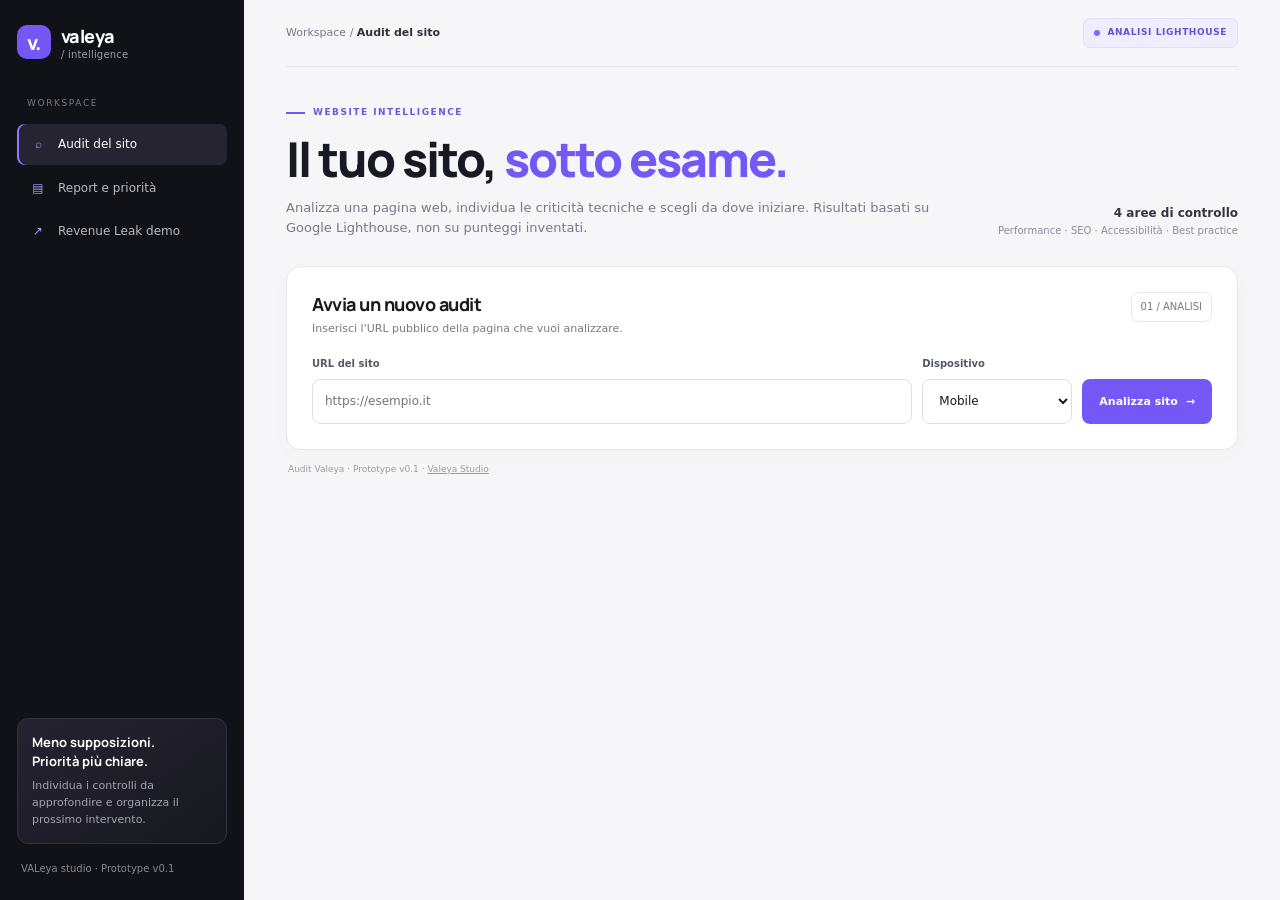
==== index.html @ 2a3168d0 "Update index.html" ====
<!doctype html>
<html lang="it">
<head>
  <meta charset="utf-8">
  <meta name="viewport" content="width=device-width,initial-scale=1">
  <meta name="theme-color" content="#111218">
  <meta name="description" content="Audit Valeya analizza performance, accessibilità, best practice e SEO di una pagina web con Google Lighthouse.">
  <title>Audit Valeya · Analisi e priorità per il tuo sito</title>
  <link rel="preconnect" href="https://fonts.googleapis.com">
  <link rel="preconnect" href="https://fonts.gstatic.com" crossorigin>
  <link href="https://fonts.googleapis.com/css2?family=DM+Sans:wght@400;500;600;700;800&family=Manrope:wght@500;600;700;800&display=swap" rel="stylesheet">
  <link rel="stylesheet" href="audit.css">
</head>
<body>
  <div class="shell">
    <aside class="sidebar">
      <a class="brand" href="./" aria-label="Audit Valeya home"><span class="brand-mark">v.</span><span>valeya<small>/ intelligence</small></span></a>
      <p class="nav-label">WORKSPACE</p>
      <nav aria-label="Navigazione principale">
        <a class="nav active" href="#audit"><span class="ico">⌕</span><span>Audit del sito</span></a>
        <a class="nav" href="#report"><span class="ico">▤</span><span>Report e priorità</span></a>
        <a class="nav" href="revenue-leak.html"><span class="ico">↗</span><span>Revenue Leak demo</span></a>
      </nav>
      <div class="side-bottom">
        <div class="side-note"><strong>Meno supposizioni.<br>Priorità più chiare.</strong><p>Individua i controlli da approfondire e organizza il prossimo intervento.</p></div>
        <div class="side-foot">VALeya studio · Prototype v0.1</div>
      </div>
    </aside>
    <main class="main">
      <header class="topbar">
        <div class="crumb">Workspace <span aria-hidden="true">/</span> <strong>Audit del sito</strong></div>
        <span class="demo-pill"><i></i> ANALISI LIGHTHOUSE</span>
      </header>
      <section class="hero">
        <div>
          <div class="eyebrow">WEBSITE INTELLIGENCE</div>
          <h1>Il tuo sito, <span>sotto esame.</span></h1>
          <p>Analizza una pagina web, individua le criticità tecniche e scegli da dove iniziare. Risultati basati su Google Lighthouse, non su punteggi inventati.</p>
        </div>
        <div class="hero-side"><strong>4 aree di controllo</strong>Performance · SEO · Accessibilità · Best practice</div>
      </section>
      <section class="panel scan-panel" id="audit" aria-labelledby="scanTitle">
        <div class="section-head">
          <div><h2 id="scanTitle">Avvia un nuovo audit</h2><p>Inserisci l'URL pubblico della pagina che vuoi analizzare.</p></div>
          <span class="step-tag">01 / ANALISI</span>
        </div>
        <form id="auditForm" novalidate>
          <div class="scan-form">
            <div class="field">
              <label for="siteUrl">URL del sito</label>
              <input id="siteUrl" name="url" type="url" placeholder="https://esempio.it" autocomplete="url" required aria-describedby="urlHelp">
            </div>
            <div class="field">
              <label for="strategy">Dispositivo</label>
              <select id="strategy" name="strategy">
                <option value="mobile" selected>Mobile</option>
                <option value="desktop">Desktop</option>
              </select>
            </div>
            <button class="primary" id="runAudit" type="submit">Analizza sito <span aria-hidden="true">→</span></button>
          </div>
     <!--<div class="key-row">
            <div class="key-help" id="urlHelp">L'analisi viene eseguita tramite Google PageSpeed Insights.<br>Inserisci l'URL pubblico della pagina da controllare.</div>
            <div class="key-field">
              <label for="apiKey">Chiave API Google (facoltativa)</label>
              <input id="apiKey" name="apiKey" type="password" placeholder="Inserisci la tua chiave API" autocomplete="off">
              <small>Non viene salvata né inclusa nel report esportato.</small>
              <button type="button" id="clearKey" class="secondary" style="height:30px;padding:0 9px;margin-top:7px;font-size:9px">Rimuovi chiave</button>
            </div>
          </div>-->
        </form>
        <div id="status" class="status" role="status" aria-live="polite"></div>
        <div id="loading" class="loading-line" aria-hidden="true"><span></span></div>
      </section>
      <section id="results" class="results" aria-live="polite">
        <div class="results-head" id="report">
          <div><div class="eyebrow">02 / RISULTATI</div><h2>Report dell'analisi</h2><p id="reportUrl"></p><p id="reportDate"></p></div>
          <div class="actions"><button class="secondary" id="exportReport" type="button">Esporta JSON ↓</button><button class="secondary" id="printReport" type="button">Stampa / salva PDF ↗</button><a class="primary" id="revenueLeakLink" href="revenue-leak.html">Approfondisci con Revenue Leak ↗</a></div>
        </div>
        <div id="scoreCards" class="scores" aria-label="Punteggi per categoria"></div>
        <div class="report-grid">
          <section class="panel issues-panel">
            <h3 class="panel-title">Controlli da approfondire</h3>
            <div class="panel-subtitle" id="issueCount">Problemi individuati dai test automatizzati</div>
            <div id="issueList" class="issue-list"></div>
          </section>
          <aside class="panel summary-panel">
            <h3 class="panel-title">Da dove iniziare</h3>
            <div class="panel-subtitle">Indicazioni basate sui risultati di questa scansione.</div>
            <div id="reportSummary" class="summary-list"></div>
          </aside>
        </div>
        <section class="panel method">
          <h3>Come leggere questo report</h3>
          <p>I punteggi sono quelli restituiti da Google Lighthouse per una singola pagina e il dispositivo selezionato. Un rilievo è un'indicazione da verificare, non una diagnosi completa. L'audit non scansiona automaticamente tutte le pagine, non accede ai dati privati di Analytics e non stima ricavi o conversioni. Per valutare UX, contenuti, tracciamento e impatto commerciale serve un'analisi aggiuntiva.</p>
        </section>
        <p class="footnote">Audit Valeya è un prototipo indipendente e non è affiliato a Google. I dati vengono elaborati dal servizio Google PageSpeed Insights secondo le relative condizioni e informative.</p>
      </section>
      <p class="footnote">Audit Valeya · Prototype v0.1 · <a href="https://valeyastudio.it" style="color:inherit">Valeya Studio</a></p>
    </main>
  </div>
  <div id="toast" class="toast" role="status"></div>
  <script src="audit.js" defer></script>
</body>
</html>
---- audit.css ----
:root{color-scheme:light;--bg:#f6f6f9;--ink:#181923;--muted:#777987;--line:#e7e7ee;--purple:#7358f5;--dark:#111218;--green:#17865b;--amber:#a96409;--red:#c23c4b;--font:Inter,ui-sans-serif,system-ui,-apple-system,BlinkMacSystemFont,"Segoe UI",sans-serif;--display:Manrope,Inter,ui-sans-serif,system-ui,sans-serif}*{box-sizing:border-box}html{scroll-behavior:smooth}body{margin:0;background:var(--bg);color:var(--ink);font:14px/1.55 var(--font);-webkit-font-smoothing:antialiased}.shell{min-height:100vh}.sidebar{position:fixed;inset:0 auto 0 0;width:244px;background:var(--dark);color:#fff;padding:24px 17px;display:flex;flex-direction:column;z-index:5}.brand{display:flex;align-items:center;gap:10px;color:#fff;text-decoration:none;font:800 18px var(--display);letter-spacing:-.6px}.brand-mark{display:grid;place-items:center;width:34px;height:34px;border-radius:10px;background:var(--purple);font:800 20px var(--display)}.brand small{display:block;color:#9d9eac;font:500 10px var(--font);letter-spacing:.2px;margin-top:1px}.nav-label{font-size:9px;letter-spacing:1.6px;color:#777987;margin:37px 10px 10px}.nav{display:flex;align-items:center;gap:11px;padding:11px 12px;margin:3px 0;border-radius:8px;color:#b8b8c4;text-decoration:none;font-size:12px}.nav:hover,.nav.active{background:#262431;color:#fff;box-shadow:inset 2px 0 #8d7aff}.nav .ico{width:18px;text-align:center;color:#a99bff}.side-bottom{margin-top:auto}.side-note{border:1px solid #34313f;border-radius:11px;padding:14px;background:linear-gradient(145deg,#262332,#17181e)}.side-note strong{display:block;font:700 13px/1.45 var(--display)}.side-note p{color:#a3a4b0;font-size:11px;margin:7px 0 0}.side-foot{color:#858694;font-size:10px;margin:17px 4px 0}.main{margin-left:244px;max-width:1600px;padding:0 42px 56px}.topbar{height:67px;border-bottom:1px solid var(--line);display:flex;justify-content:space-between;align-items:center;color:#777987;font-size:11px}.crumb strong{color:#30313a;font-weight:600}.demo-pill{display:inline-flex;align-items:center;gap:7px;background:#f0edff;border:1px solid #e2dcff;color:#6750d6;padding:7px 10px;border-radius:7px;font-size:9px;font-weight:800;letter-spacing:.6px}.demo-pill i{width:6px;height:6px;background:#8068ff;border-radius:50%}.hero{padding:39px 0 28px;display:flex;align-items:flex-end;justify-content:space-between;gap:24px}.eyebrow{display:flex;align-items:center;gap:8px;color:#6e57df;font-size:9px;font-weight:800;letter-spacing:1.5px}.eyebrow:before{content:"";width:19px;height:2px;background:var(--purple)}h1,h2,h3,p{margin-top:0}h1{font:800 clamp(32px,4vw,48px)/1.1 var(--display);letter-spacing:-2px;margin:13px 0 12px}h1 span{color:var(--purple)}.hero p{color:var(--muted);max-width:660px;margin:0;font-size:13px}.hero-side{min-width:155px;text-align:right;color:#8b8c98;font-size:10px}.hero-side strong{display:block;color:#343541;font-size:12px}.panel{background:#fff;border:1px solid var(--line);border-radius:15px;box-shadow:0 5px 22px #1c1c2b05}.scan-panel{padding:25px}.section-head{display:flex;justify-content:space-between;align-items:flex-start;gap:18px;margin-bottom:19px}.section-head h2{font:750 18px var(--display);letter-spacing:-.5px;margin:0 0 4px}.section-head p{color:var(--muted);font-size:11px;margin:0}.step-tag{border:1px solid var(--line);border-radius:7px;padding:6px 9px;color:#777987;font-size:10px;white-space:nowrap}.scan-form{display:grid;grid-template-columns:minmax(220px,1fr) 150px auto;gap:10px;align-items:end}.field label{display:block;font-size:10px;font-weight:700;color:#565866;margin-bottom:7px}.field input,.field select{width:100%;height:45px;border:1px solid #dedee7;background:#fff;border-radius:8px;padding:0 12px;font:12px var(--font);color:var(--ink);outline:none}.field input:focus,.field select:focus{border-color:#9482ff;box-shadow:0 0 0 3px #7358f518}.primary,.secondary{height:45px;border:0;border-radius:8px;padding:0 17px;display:inline-flex;align-items:center;justify-content:center;gap:8px;font:700 11px var(--font);cursor:pointer;transition:.18s;text-decoration:none}.primary{background:var(--purple);color:#fff}.primary:hover{background:#5e45db;transform:translateY(-1px)}.primary:disabled{opacity:.55;cursor:wait;transform:none}.secondary{background:#fff;border:1px solid var(--line);color:#4e4f5b}.secondary:hover{background:#f8f7ff}.key-row{margin-top:15px;border-top:1px solid #f0f0f4;padding-top:14px;display:grid;grid-template-columns:1fr minmax(220px,330px);gap:20px;align-items:center}.key-help{font-size:10px;color:#858694}.key-help a{color:#6e57df}.key-field label{display:block;font-size:10px;font-weight:700;margin-bottom:5px}.key-field input{width:100%;height:37px;border:1px solid #e0e0e8;border-radius:7px;padding:0 10px;font:11px var(--font)}.key-field small{display:block;color:#898a96;font-size:9px;margin-top:4px}.status{display:none;margin-top:16px;border-radius:9px;padding:12px 14px;font-size:11px}.status.show{display:block}.status.info{background:#f2f0ff;border:1px solid #e0d9ff;color:#5e4ac6}.status.error{background:#fff1f2;border:1px solid #f7d1d5;color:#a82e3d}.status.success{background:#effaf4;border:1px solid #ccebd9;color:#176d49}.loading-line{height:3px;background:#efedf8;border-radius:9px;overflow:hidden;margin-top:15px;display:none}.loading-line.show{display:block}.loading-line span{display:block;width:36%;height:100%;background:var(--purple);animation:load 1.1s ease-in-out infinite alternate}@keyframes load{from{transform:translateX(-20%)}to{transform:translateX(190%)}}.results{display:none;margin-top:22px}.results.show{display:block}.results-head{display:flex;align-items:flex-end;justify-content:space-between;gap:16px;margin:26px 0 14px}.results-head h2{font:750 21px var(--display);margin:0 0 3px;letter-spacing:-.7px}.results-head p{color:var(--muted);font-size:11px;margin:0;overflow-wrap:anywhere}.actions{display:flex;gap:8px;flex-wrap:wrap}.scores{display:grid;grid-template-columns:repeat(4,minmax(0,1fr));gap:12px}.score-card{padding:17px 18px}.score-top{display:flex;justify-content:space-between;align-items:center;color:#777987;font-size:10px;font-weight:650}.score-dot{width:7px;height:7px;border-radius:50%;background:#b8b8c4}.score-number{font:800 35px/1.2 var(--display);letter-spacing:-1px;margin:12px 0 7px}.score-track{height:5px;background:#efeff4;border-radius:10px;overflow:hidden}.score-track span{display:block;height:100%;border-radius:10px}.score-note{color:#898a96;font-size:9px;margin-top:9px}.score-good .score-number{color:var(--green)}.score-good .score-track span{background:#2caa75}.score-mid .score-number{color:var(--amber)}.score-mid .score-track span{background:#e3a13d}.score-bad .score-number{color:var(--red)}.score-bad .score-track span{background:#df5b68}.report-grid{display:grid;grid-template-columns:minmax(0,1.55fr) minmax(250px,.8fr);gap:14px;margin-top:14px}.issues-panel,.summary-panel{padding:21px}.panel-title{font:750 15px var(--display);margin:0 0 5px}.panel-subtitle{font-size:10px;color:var(--muted);margin-bottom:17px}.issue-list{display:grid;gap:9px}.issue{border:1px solid #ececf2;border-radius:10px;padding:13px 14px;display:grid;grid-template-columns:30px minmax(0,1fr);gap:10px}.issue-icon{width:28px;height:28px;border-radius:8px;display:grid;place-items:center;font-weight:800;font-size:12px}.issue.high .issue-icon{background:#fff0f1;color:#c23c4b}.issue.medium .issue-icon{background:#fff6e8;color:#a96409}.issue.low .issue-icon{background:#effaf4;color:#17865b}.issue strong{display:block;font-size:11px;line-height:1.4}.issue p{color:#737582;font-size:10px;margin:4px 0 6px}.issue-meta{display:flex;align-items:center;gap:8px;flex-wrap:wrap;color:#8a8b97;font-size:9px}.priority{font-size:8px;font-weight:800;letter-spacing:.4px;border-radius:5px;padding:3px 6px}.high .priority{background:#fff0f1;color:#b72f3d}.medium .priority{background:#fff6e8;color:#985b08}.low .priority{background:#effaf4;color:#176d49}.issue a{color:#6e57df;text-decoration:none;font-size:10px}.empty{padding:24px 12px;text-align:center;color:#777987;font-size:11px;border:1px dashed #dedee8;border-radius:10px}.summary-list{display:grid;gap:12px}.summary-item{display:grid;grid-template-columns:27px 1fr;gap:10px;align-items:start}.summary-n{width:25px;height:25px;display:grid;place-items:center;border-radius:8px;background:#f0edff;color:#6e57df;font-size:10px;font-weight:800}.summary-item strong{display:block;font-size:11px}.summary-item p{font-size:10px;color:#777987;margin:3px 0 0}.summary-callout{margin-top:17px;background:#f7f5ff;border:1px solid #e8e2ff;border-radius:10px;padding:13px;color:#6050a4;font-size:10px}.summary-callout strong{display:block;margin-bottom:4px;color:#47388d}.method{margin-top:15px;padding:18px 21px}.method h3{font:750 13px var(--display);margin:0 0 7px}.method p{font-size:10px;color:#777987;margin:0;max-width:1050px}.footnote{font-size:9px;color:#999aa5;margin:13px 2px}.toast{position:fixed;bottom:20px;right:20px;background:#181923;color:#fff;border-radius:9px;padding:11px 15px;font-size:11px;box-shadow:0 8px 30px #0002;display:none;z-index:20}.toast.show{display:block}.mobile-nav{display:none}@media(max-width:1050px){.sidebar{width:210px}.main{margin-left:210px;padding:0 25px 45px}.scan-form{grid-template-columns:minmax(180px,1fr) 140px}.scan-form .primary{grid-column:1/-1}.scores{grid-template-columns:repeat(2,minmax(0,1fr))}.report-grid{grid-template-columns:1fr}}@media(max-width:700px){.sidebar{position:relative;width:auto;height:auto;inset:auto;padding:13px 16px;flex-direction:row;align-items:center;gap:12px}.brand{font-size:16px}.brand-mark{width:30px;height:30px}.sidebar .nav-label,.side-bottom{display:none}.sidebar nav{display:flex;margin-left:auto}.sidebar .nav{padding:8px;font-size:10px}.sidebar .nav .nav-label-text{display:none}.main{margin:0;padding:0 15px 36px}.topbar{height:52px}.demo-pill{font-size:8px}.hero{padding:28px 0 22px;display:block}.hero-side{text-align:left;margin-top:14px}.scan-panel{padding:17px}.section-head{display:block}.step-tag{display:inline-block;margin-top:12px}.scan-form{grid-template-columns:1fr}.scan-form .primary{grid-column:auto}.key-row{grid-template-columns:1fr;gap:10px}.results-head{display:block}.actions{margin-top:12px}.scores{gap:8px}.score-card{padding:13px}.score-number{font-size:29px}.score-top{font-size:9px}.report-grid{gap:10px}.issues-panel,.summary-panel{padding:15px}.mobile-nav{display:block}.desktop-nav{display:none}}@media print{body{background:#fff}.sidebar,.topbar,.scan-panel,.results-head .actions,.footnote,.toast{display:none!important}.main{margin:0;padding:0;max-width:none}.hero{padding:0 0 18px}.hero h1{font-size:30px}.results{display:block!important}.panel,.score-card{box-shadow:none;break-inside:avoid}.report-grid{grid-template-columns:1.4fr 1fr}.score-card{padding:12px}.issue{break-inside:avoid}.method{margin-top:10px}}
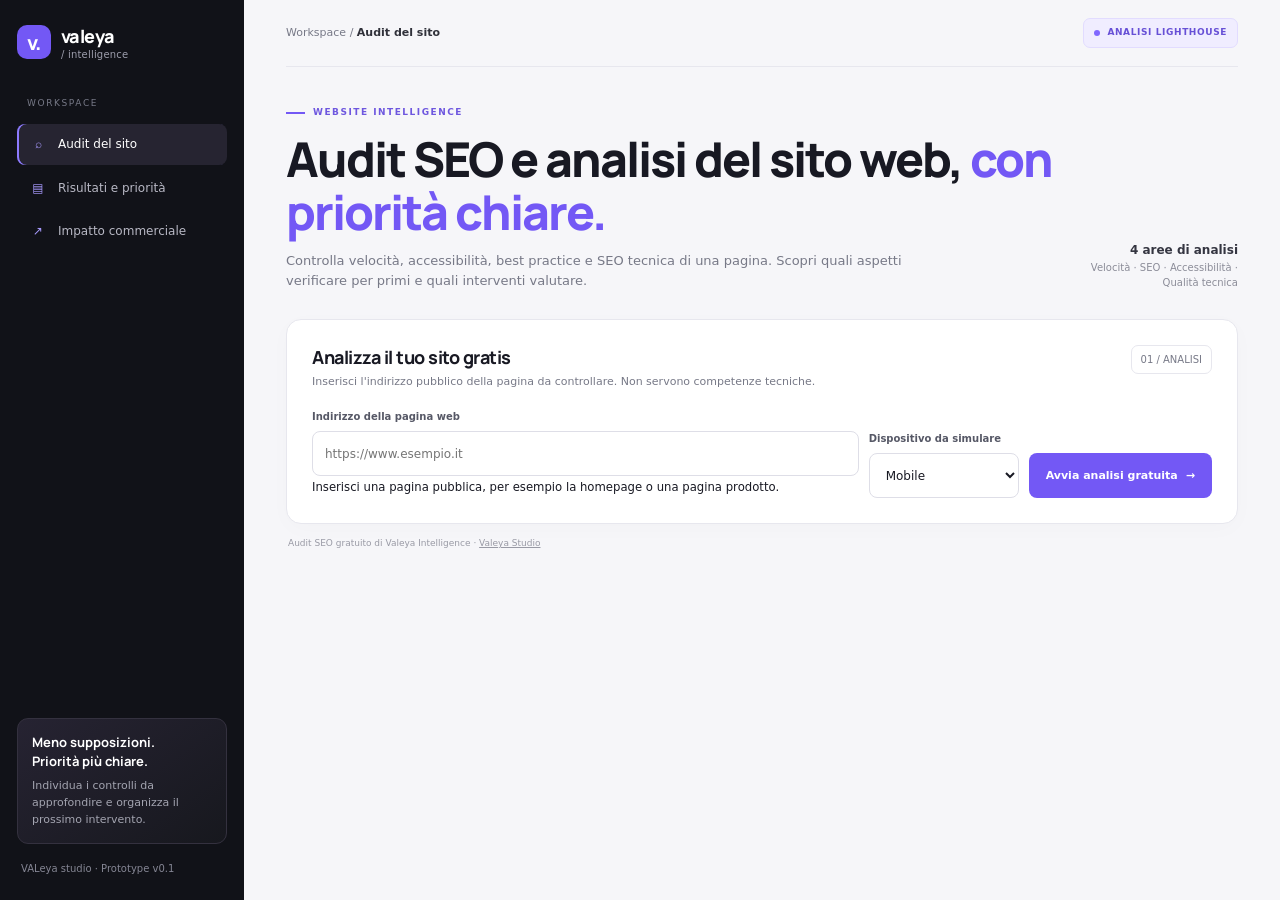
==== commit b7ac3c27: "Improve Audit SEO metadata and plain-language guidance" ====
--- a/index.html
+++ b/index.html
@@ -4,8 +4,15 @@
   <meta charset="utf-8">
   <meta name="viewport" content="width=device-width,initial-scale=1">
   <meta name="theme-color" content="#111218">
-  <meta name="description" content="Audit Valeya analizza performance, accessibilità, best practice e SEO di una pagina web con Google Lighthouse.">
-  <title>Audit Valeya · Analisi e priorità per il tuo sito</title>
+  <meta name="description" content="Esegui un audit SEO gratuito del tuo sito: analizza velocità, accessibilità, SEO tecnica e qualità della pagina. Ricevi punteggi e priorità chiare con Google Lighthouse.">
+  <meta name="robots" content="index,follow">
+  <link rel="canonical" href="https://audit.valeyastudio.it/">
+  <meta property="og:type" content="website">
+  <meta property="og:site_name" content="Valeya Intelligence">
+  <meta property="og:title" content="Audit SEO gratuito e analisi sito web | Valeya">
+  <meta property="og:description" content="Scopri cosa migliorare nel tuo sito con un audit di performance, accessibilità, best practice e SEO tecnica.">
+  <meta property="og:url" content="https://audit.valeyastudio.it/">
+  <title>Audit SEO gratuito e analisi sito web | Valeya</title>
   <link rel="preconnect" href="https://fonts.googleapis.com">
   <link rel="preconnect" href="https://fonts.gstatic.com" crossorigin>
   <link href="https://fonts.googleapis.com/css2?family=DM+Sans:wght@400;500;600;700;800&family=Manrope:wght@500;600;700;800&display=swap" rel="stylesheet">
@@ -18,8 +25,8 @@
       <p class="nav-label">WORKSPACE</p>
       <nav aria-label="Navigazione principale">
         <a class="nav active" href="#audit"><span class="ico">⌕</span><span>Audit del sito</span></a>
-        <a class="nav" href="#report"><span class="ico">▤</span><span>Report e priorità</span></a>
-        <a class="nav" href="revenue-leak.html"><span class="ico">↗</span><span>Revenue Leak demo</span></a>
+        <a class="nav" href="#report"><span class="ico">▤</span><span>Risultati e priorità</span></a>
+        <a class="nav" href="revenue-leak.html"><span class="ico">↗</span><span>Impatto commerciale</span></a>
       </nav>
       <div class="side-bottom">
         <div class="side-note"><strong>Meno supposizioni.<br>Priorità più chiare.</strong><p>Individua i controlli da approfondire e organizza il prossimo intervento.</p></div>
@@ -34,30 +41,31 @@
       <section class="hero">
         <div>
           <div class="eyebrow">WEBSITE INTELLIGENCE</div>
-          <h1>Il tuo sito, <span>sotto esame.</span></h1>
-          <p>Analizza una pagina web, individua le criticità tecniche e scegli da dove iniziare. Risultati basati su Google Lighthouse, non su punteggi inventati.</p>
+          <h1>Audit SEO e analisi del sito web, <span>con priorità chiare.</span></h1>
+          <p>Controlla velocità, accessibilità, best practice e SEO tecnica di una pagina. Scopri quali aspetti verificare per primi e quali interventi valutare.</p>
         </div>
-        <div class="hero-side"><strong>4 aree di controllo</strong>Performance · SEO · Accessibilità · Best practice</div>
+        <div class="hero-side"><strong>4 aree di analisi</strong>Velocità · SEO · Accessibilità · Qualità tecnica</div>
       </section>
       <section class="panel scan-panel" id="audit" aria-labelledby="scanTitle">
         <div class="section-head">
-          <div><h2 id="scanTitle">Avvia un nuovo audit</h2><p>Inserisci l'URL pubblico della pagina che vuoi analizzare.</p></div>
+          <div><h2 id="scanTitle">Analizza il tuo sito gratis</h2><p>Inserisci l'indirizzo pubblico della pagina da controllare. Non servono competenze tecniche.</p></div>
           <span class="step-tag">01 / ANALISI</span>
         </div>
         <form id="auditForm" novalidate>
           <div class="scan-form">
             <div class="field">
-              <label for="siteUrl">URL del sito</label>
-              <input id="siteUrl" name="url" type="url" placeholder="https://esempio.it" autocomplete="url" required aria-describedby="urlHelp">
+              <label for="siteUrl">Indirizzo della pagina web</label>
+              <input id="siteUrl" name="url" type="url" placeholder="https://www.esempio.it" autocomplete="url" required aria-describedby="urlHelp">
+              <small id="urlHelp">Inserisci una pagina pubblica, per esempio la homepage o una pagina prodotto.</small>
             </div>
             <div class="field">
-              <label for="strategy">Dispositivo</label>
+              <label for="strategy">Dispositivo da simulare</label>
               <select id="strategy" name="strategy">
                 <option value="mobile" selected>Mobile</option>
                 <option value="desktop">Desktop</option>
               </select>
             </div>
-            <button class="primary" id="runAudit" type="submit">Analizza sito <span aria-hidden="true">→</span></button>
+            <button class="primary" id="runAudit" type="submit">Avvia analisi gratuita <span aria-hidden="true">→</span></button>
           </div>
      <!--<div class="key-row">
             <div class="key-help" id="urlHelp">L'analisi viene eseguita tramite Google PageSpeed Insights.<br>Inserisci l'URL pubblico della pagina da controllare.</div>
@@ -74,29 +82,30 @@
       </section>
       <section id="results" class="results" aria-live="polite">
         <div class="results-head" id="report">
-          <div><div class="eyebrow">02 / RISULTATI</div><h2>Report dell'analisi</h2><p id="reportUrl"></p><p id="reportDate"></p></div>
+          <div><div class="eyebrow">02 / RISULTATI</div><h2>Risultati dell'audit SEO e tecnico</h2><p id="reportUrl"></p><p id="reportDate"></p></div>
           <div class="actions"><button class="secondary" id="exportReport" type="button">Esporta JSON ↓</button><button class="secondary" id="printReport" type="button">Stampa / salva PDF ↗</button><a class="primary" id="revenueLeakLink" href="revenue-leak.html">Approfondisci con Revenue Leak ↗</a></div>
         </div>
         <div id="scoreCards" class="scores" aria-label="Punteggi per categoria"></div>
         <div class="report-grid">
           <section class="panel issues-panel">
-            <h3 class="panel-title">Controlli da approfondire</h3>
-            <div class="panel-subtitle" id="issueCount">Problemi individuati dai test automatizzati</div>
+            <h3 class="panel-title">Problemi da verificare</h3>
+            <div class="panel-subtitle" id="issueCount">I controlli con il punteggio più basso, ordinati per priorità tecnica.</div>
             <div id="issueList" class="issue-list"></div>
           </section>
           <aside class="panel summary-panel">
-            <h3 class="panel-title">Da dove iniziare</h3>
-            <div class="panel-subtitle">Indicazioni basate sui risultati di questa scansione.</div>
+            <h3 class="panel-title">Da dove conviene iniziare</h3>
+            <div class="panel-subtitle">Una guida per scegliere il prossimo controllo, non una diagnosi automatica del business.</div>
             <div id="reportSummary" class="summary-list"></div>
           </aside>
         </div>
         <section class="panel method">
-          <h3>Come leggere questo report</h3>
-          <p>I punteggi sono quelli restituiti da Google Lighthouse per una singola pagina e il dispositivo selezionato. Un rilievo è un'indicazione da verificare, non una diagnosi completa. L'audit non scansiona automaticamente tutte le pagine, non accede ai dati privati di Analytics e non stima ricavi o conversioni. Per valutare UX, contenuti, tracciamento e impatto commerciale serve un'analisi aggiuntiva.</p>
+          <h3>Come leggere i punteggi e le priorità</h3>
+          <p><strong>90–100:</strong> risultato generalmente buono nei controlli eseguiti. <strong>50–89:</strong> ci sono aspetti da migliorare. <strong>0–49:</strong> il controllo segnala una criticità più marcata. Le etichette descrivono il punteggio tecnico del test, non la quantità di denaro perso né l'urgenza commerciale. Apri ogni rilievo e verifica se si applica davvero alla pagina prima di intervenire.</p>
+          <p><strong>Importante:</strong> questa analisi riguarda una sola pagina e il dispositivo selezionato. Non scansiona automaticamente l'intero sito, non legge i dati privati di Analytics e non calcola vendite o conversioni. Per capire l'esperienza degli utenti e l'effetto sulle vendite occorre confrontare questi risultati con dati reali.</p>
         </section>
-        <p class="footnote">Audit Valeya è un prototipo indipendente e non è affiliato a Google. I dati vengono elaborati dal servizio Google PageSpeed Insights secondo le relative condizioni e informative.</p>
+        <p class="footnote">Audit Valeya è uno strumento indipendente di analisi SEO e tecnica, non affiliato a Google. I risultati sono test automatici e possono variare tra una scansione e l’altra. I dati vengono elaborati tramite Google PageSpeed Insights secondo le relative condizioni e informative.</p>
       </section>
-      <p class="footnote">Audit Valeya · Prototype v0.1 · <a href="https://valeyastudio.it" style="color:inherit">Valeya Studio</a></p>
+      <p class="footnote">Audit SEO gratuito di Valeya Intelligence · <a href="https://valeyastudio.it" style="color:inherit">Valeya Studio</a></p>
     </main>
   </div>
   <div id="toast" class="toast" role="status"></div>
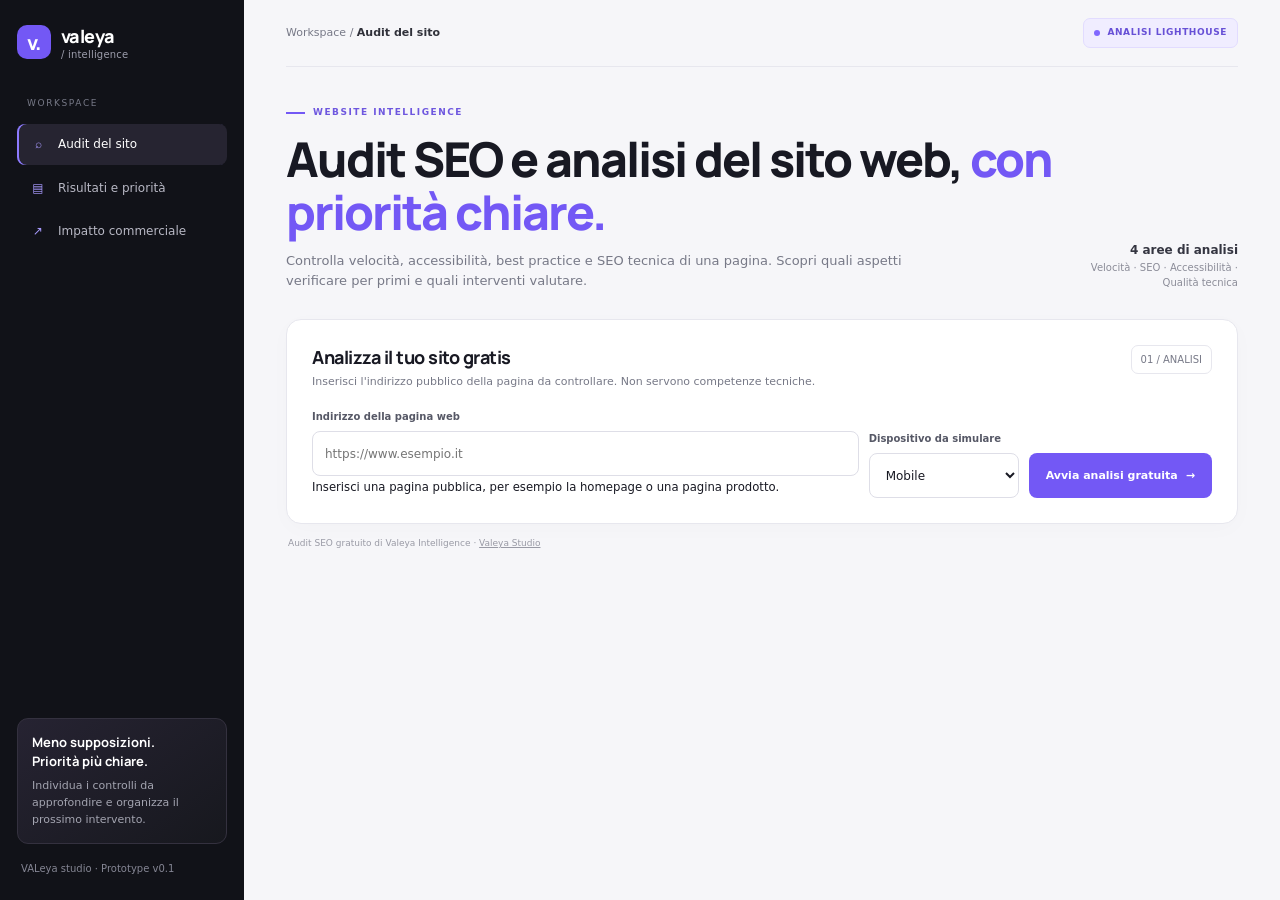
==== commit 295db90b: "Link the Valeya Audit XML sitemap" ====
--- a/index.html
+++ b/index.html
@@ -6,6 +6,7 @@
   <meta name="theme-color" content="#111218">
   <meta name="description" content="Esegui un audit SEO gratuito del tuo sito: analizza velocità, accessibilità, SEO tecnica e qualità della pagina. Ricevi punteggi e priorità chiare con Google Lighthouse.">
   <meta name="robots" content="index,follow">
+  <link rel="sitemap" type="application/xml" href="https://audit.valeyastudio.it/sitemap.xml">
   <link rel="canonical" href="https://audit.valeyastudio.it/">
   <meta property="og:type" content="website">
   <meta property="og:site_name" content="Valeya Intelligence">
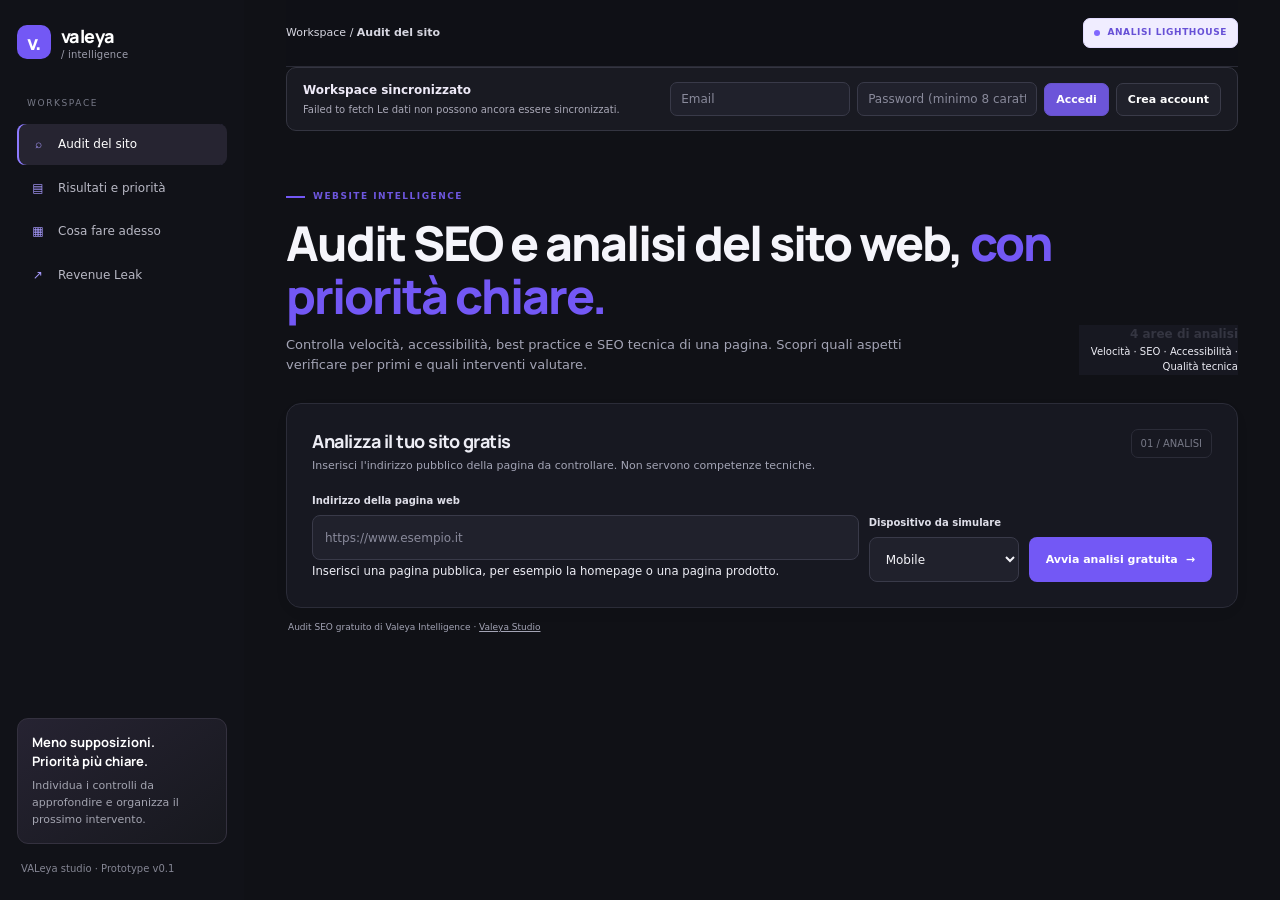
==== commit 35685ba2: "Connect Audit navigation to central operational dashboard" ====
--- a/index.html
+++ b/index.html
@@ -17,7 +17,7 @@
   <link rel="preconnect" href="https://fonts.googleapis.com">
   <link rel="preconnect" href="https://fonts.gstatic.com" crossorigin>
   <link href="https://fonts.googleapis.com/css2?family=DM+Sans:wght@400;500;600;700;800&family=Manrope:wght@500;600;700;800&display=swap" rel="stylesheet">
-  <link rel="stylesheet" href="audit.css">
+  <link rel="stylesheet" href="./audit.css?v=0.3">
 </head>
 <body>
   <div class="shell">
@@ -27,7 +27,8 @@
       <nav aria-label="Navigazione principale">
         <a class="nav active" href="#audit"><span class="ico">⌕</span><span>Audit del sito</span></a>
         <a class="nav" href="#report"><span class="ico">▤</span><span>Risultati e priorità</span></a>
-        <a class="nav" href="revenue-leak.html"><span class="ico">↗</span><span>Impatto commerciale</span></a>
+        <a class="nav" href="dashboard.html"><span class="ico">▦</span><span>Cosa fare adesso</span></a>
+        <a class="nav" href="revenue-leak.html"><span class="ico">↗</span><span>Revenue Leak</span></a>
       </nav>
       <div class="side-bottom">
         <div class="side-note"><strong>Meno supposizioni.<br>Priorità più chiare.</strong><p>Individua i controlli da approfondire e organizza il prossimo intervento.</p></div>
@@ -91,6 +92,12 @@
           <section class="panel issues-panel">
             <h3 class="panel-title">Problemi da verificare</h3>
             <div class="panel-subtitle" id="issueCount">I controlli con il punteggio più basso, ordinati per priorità tecnica.</div>
+            <div class="issue-tools" role="search" aria-label="Cerca e filtra i rilievi">
+              <label for="issueSearch">Cerca rilievi<input id="issueSearch" type="search" placeholder="Titolo, descrizione o ID…"></label>
+              <label for="issueCategoryFilter">Categoria<select id="issueCategoryFilter"><option value="">Tutte le categorie</option><option value="performance">Performance</option><option value="accessibility">Accessibilità</option><option value="best-practices">Best practice</option><option value="seo">SEO</option><option value="other">Altri controlli</option></select></label>
+              <label for="issuePriorityFilter">Priorità<select id="issuePriorityFilter"><option value="">Tutte le priorità</option><option value="high">Alta</option><option value="medium">Media</option><option value="low">Bassa</option></select></label>
+              <label for="issueSort">Ordina per<select id="issueSort"><option value="priority">Priorità consigliata</option><option value="score">Punteggio Lighthouse</option><option value="effort">Sforzo minore</option><option value="category">Categoria</option></select></label>
+            </div>
             <div id="issueList" class="issue-list"></div>
           </section>
           <aside class="panel summary-panel">
@@ -110,6 +117,7 @@
     </main>
   </div>
   <div id="toast" class="toast" role="status"></div>
-  <script src="audit.js" defer></script>
+  <script src="./intelligence-client.js?v=1" defer></script>
+  <script src="./audit.js?v=1" defer></script>
 </body>
 </html>
--- a/audit.css
+++ b/audit.css
@@ -1 +1,42 @@
-:root{color-scheme:light;--bg:#f6f6f9;--ink:#181923;--muted:#777987;--line:#e7e7ee;--purple:#7358f5;--dark:#111218;--green:#17865b;--amber:#a96409;--red:#c23c4b;--font:Inter,ui-sans-serif,system-ui,-apple-system,BlinkMacSystemFont,"Segoe UI",sans-serif;--display:Manrope,Inter,ui-sans-serif,system-ui,sans-serif}*{box-sizing:border-box}html{scroll-behavior:smooth}body{margin:0;background:var(--bg);color:var(--ink);font:14px/1.55 var(--font);-webkit-font-smoothing:antialiased}.shell{min-height:100vh}.sidebar{position:fixed;inset:0 auto 0 0;width:244px;background:var(--dark);color:#fff;padding:24px 17px;display:flex;flex-direction:column;z-index:5}.brand{display:flex;align-items:center;gap:10px;color:#fff;text-decoration:none;font:800 18px var(--display);letter-spacing:-.6px}.brand-mark{display:grid;place-items:center;width:34px;height:34px;border-radius:10px;background:var(--purple);font:800 20px var(--display)}.brand small{display:block;color:#9d9eac;font:500 10px var(--font);letter-spacing:.2px;margin-top:1px}.nav-label{font-size:9px;letter-spacing:1.6px;color:#777987;margin:37px 10px 10px}.nav{display:flex;align-items:center;gap:11px;padding:11px 12px;margin:3px 0;border-radius:8px;color:#b8b8c4;text-decoration:none;font-size:12px}.nav:hover,.nav.active{background:#262431;color:#fff;box-shadow:inset 2px 0 #8d7aff}.nav .ico{width:18px;text-align:center;color:#a99bff}.side-bottom{margin-top:auto}.side-note{border:1px solid #34313f;border-radius:11px;padding:14px;background:linear-gradient(145deg,#262332,#17181e)}.side-note strong{display:block;font:700 13px/1.45 var(--display)}.side-note p{color:#a3a4b0;font-size:11px;margin:7px 0 0}.side-foot{color:#858694;font-size:10px;margin:17px 4px 0}.main{margin-left:244px;max-width:1600px;padding:0 42px 56px}.topbar{height:67px;border-bottom:1px solid var(--line);display:flex;justify-content:space-between;align-items:center;color:#777987;font-size:11px}.crumb strong{color:#30313a;font-weight:600}.demo-pill{display:inline-flex;align-items:center;gap:7px;background:#f0edff;border:1px solid #e2dcff;color:#6750d6;padding:7px 10px;border-radius:7px;font-size:9px;font-weight:800;letter-spacing:.6px}.demo-pill i{width:6px;height:6px;background:#8068ff;border-radius:50%}.hero{padding:39px 0 28px;display:flex;align-items:flex-end;justify-content:space-between;gap:24px}.eyebrow{display:flex;align-items:center;gap:8px;color:#6e57df;font-size:9px;font-weight:800;letter-spacing:1.5px}.eyebrow:before{content:"";width:19px;height:2px;background:var(--purple)}h1,h2,h3,p{margin-top:0}h1{font:800 clamp(32px,4vw,48px)/1.1 var(--display);letter-spacing:-2px;margin:13px 0 12px}h1 span{color:var(--purple)}.hero p{color:var(--muted);max-width:660px;margin:0;font-size:13px}.hero-side{min-width:155px;text-align:right;color:#8b8c98;font-size:10px}.hero-side strong{display:block;color:#343541;font-size:12px}.panel{background:#fff;border:1px solid var(--line);border-radius:15px;box-shadow:0 5px 22px #1c1c2b05}.scan-panel{padding:25px}.section-head{display:flex;justify-content:space-between;align-items:flex-start;gap:18px;margin-bottom:19px}.section-head h2{font:750 18px var(--display);letter-spacing:-.5px;margin:0 0 4px}.section-head p{color:var(--muted);font-size:11px;margin:0}.step-tag{border:1px solid var(--line);border-radius:7px;padding:6px 9px;color:#777987;font-size:10px;white-space:nowrap}.scan-form{display:grid;grid-template-columns:minmax(220px,1fr) 150px auto;gap:10px;align-items:end}.field label{display:block;font-size:10px;font-weight:700;color:#565866;margin-bottom:7px}.field input,.field select{width:100%;height:45px;border:1px solid #dedee7;background:#fff;border-radius:8px;padding:0 12px;font:12px var(--font);color:var(--ink);outline:none}.field input:focus,.field select:focus{border-color:#9482ff;box-shadow:0 0 0 3px #7358f518}.primary,.secondary{height:45px;border:0;border-radius:8px;padding:0 17px;display:inline-flex;align-items:center;justify-content:center;gap:8px;font:700 11px var(--font);cursor:pointer;transition:.18s;text-decoration:none}.primary{background:var(--purple);color:#fff}.primary:hover{background:#5e45db;transform:translateY(-1px)}.primary:disabled{opacity:.55;cursor:wait;transform:none}.secondary{background:#fff;border:1px solid var(--line);color:#4e4f5b}.secondary:hover{background:#f8f7ff}.key-row{margin-top:15px;border-top:1px solid #f0f0f4;padding-top:14px;display:grid;grid-template-columns:1fr minmax(220px,330px);gap:20px;align-items:center}.key-help{font-size:10px;color:#858694}.key-help a{color:#6e57df}.key-field label{display:block;font-size:10px;font-weight:700;margin-bottom:5px}.key-field input{width:100%;height:37px;border:1px solid #e0e0e8;border-radius:7px;padding:0 10px;font:11px var(--font)}.key-field small{display:block;color:#898a96;font-size:9px;margin-top:4px}.status{display:none;margin-top:16px;border-radius:9px;padding:12px 14px;font-size:11px}.status.show{display:block}.status.info{background:#f2f0ff;border:1px solid #e0d9ff;color:#5e4ac6}.status.error{background:#fff1f2;border:1px solid #f7d1d5;color:#a82e3d}.status.success{background:#effaf4;border:1px solid #ccebd9;color:#176d49}.loading-line{height:3px;background:#efedf8;border-radius:9px;overflow:hidden;margin-top:15px;display:none}.loading-line.show{display:block}.loading-line span{display:block;width:36%;height:100%;background:var(--purple);animation:load 1.1s ease-in-out infinite alternate}@keyframes load{from{transform:translateX(-20%)}to{transform:translateX(190%)}}.results{display:none;margin-top:22px}.results.show{display:block}.results-head{display:flex;align-items:flex-end;justify-content:space-between;gap:16px;margin:26px 0 14px}.results-head h2{font:750 21px var(--display);margin:0 0 3px;letter-spacing:-.7px}.results-head p{color:var(--muted);font-size:11px;margin:0;overflow-wrap:anywhere}.actions{display:flex;gap:8px;flex-wrap:wrap}.scores{display:grid;grid-template-columns:repeat(4,minmax(0,1fr));gap:12px}.score-card{padding:17px 18px}.score-top{display:flex;justify-content:space-between;align-items:center;color:#777987;font-size:10px;font-weight:650}.score-dot{width:7px;height:7px;border-radius:50%;background:#b8b8c4}.score-number{font:800 35px/1.2 var(--display);letter-spacing:-1px;margin:12px 0 7px}.score-track{height:5px;background:#efeff4;border-radius:10px;overflow:hidden}.score-track span{display:block;height:100%;border-radius:10px}.score-note{color:#898a96;font-size:9px;margin-top:9px}.score-good .score-number{color:var(--green)}.score-good .score-track span{background:#2caa75}.score-mid .score-number{color:var(--amber)}.score-mid .score-track span{background:#e3a13d}.score-bad .score-number{color:var(--red)}.score-bad .score-track span{background:#df5b68}.report-grid{display:grid;grid-template-columns:minmax(0,1.55fr) minmax(250px,.8fr);gap:14px;margin-top:14px}.issues-panel,.summary-panel{padding:21px}.panel-title{font:750 15px var(--display);margin:0 0 5px}.panel-subtitle{font-size:10px;color:var(--muted);margin-bottom:17px}.issue-list{display:grid;gap:9px}.issue{border:1px solid #ececf2;border-radius:10px;padding:13px 14px;display:grid;grid-template-columns:30px minmax(0,1fr);gap:10px}.issue-icon{width:28px;height:28px;border-radius:8px;display:grid;place-items:center;font-weight:800;font-size:12px}.issue.high .issue-icon{background:#fff0f1;color:#c23c4b}.issue.medium .issue-icon{background:#fff6e8;color:#a96409}.issue.low .issue-icon{background:#effaf4;color:#17865b}.issue strong{display:block;font-size:11px;line-height:1.4}.issue p{color:#737582;font-size:10px;margin:4px 0 6px}.issue-meta{display:flex;align-items:center;gap:8px;flex-wrap:wrap;color:#8a8b97;font-size:9px}.priority{font-size:8px;font-weight:800;letter-spacing:.4px;border-radius:5px;padding:3px 6px}.high .priority{background:#fff0f1;color:#b72f3d}.medium .priority{background:#fff6e8;color:#985b08}.low .priority{background:#effaf4;color:#176d49}.issue a{color:#6e57df;text-decoration:none;font-size:10px}.empty{padding:24px 12px;text-align:center;color:#777987;font-size:11px;border:1px dashed #dedee8;border-radius:10px}.summary-list{display:grid;gap:12px}.summary-item{display:grid;grid-template-columns:27px 1fr;gap:10px;align-items:start}.summary-n{width:25px;height:25px;display:grid;place-items:center;border-radius:8px;background:#f0edff;color:#6e57df;font-size:10px;font-weight:800}.summary-item strong{display:block;font-size:11px}.summary-item p{font-size:10px;color:#777987;margin:3px 0 0}.summary-callout{margin-top:17px;background:#f7f5ff;border:1px solid #e8e2ff;border-radius:10px;padding:13px;color:#6050a4;font-size:10px}.summary-callout strong{display:block;margin-bottom:4px;color:#47388d}.method{margin-top:15px;padding:18px 21px}.method h3{font:750 13px var(--display);margin:0 0 7px}.method p{font-size:10px;color:#777987;margin:0;max-width:1050px}.footnote{font-size:9px;color:#999aa5;margin:13px 2px}.toast{position:fixed;bottom:20px;right:20px;background:#181923;color:#fff;border-radius:9px;padding:11px 15px;font-size:11px;box-shadow:0 8px 30px #0002;display:none;z-index:20}.toast.show{display:block}.mobile-nav{display:none}@media(max-width:1050px){.sidebar{width:210px}.main{margin-left:210px;padding:0 25px 45px}.scan-form{grid-template-columns:minmax(180px,1fr) 140px}.scan-form .primary{grid-column:1/-1}.scores{grid-template-columns:repeat(2,minmax(0,1fr))}.report-grid{grid-template-columns:1fr}}@media(max-width:700px){.sidebar{position:relative;width:auto;height:auto;inset:auto;padding:13px 16px;flex-direction:row;align-items:center;gap:12px}.brand{font-size:16px}.brand-mark{width:30px;height:30px}.sidebar .nav-label,.side-bottom{display:none}.sidebar nav{display:flex;margin-left:auto}.sidebar .nav{padding:8px;font-size:10px}.sidebar .nav .nav-label-text{display:none}.main{margin:0;padding:0 15px 36px}.topbar{height:52px}.demo-pill{font-size:8px}.hero{padding:28px 0 22px;display:block}.hero-side{text-align:left;margin-top:14px}.scan-panel{padding:17px}.section-head{display:block}.step-tag{display:inline-block;margin-top:12px}.scan-form{grid-template-columns:1fr}.scan-form .primary{grid-column:auto}.key-row{grid-template-columns:1fr;gap:10px}.results-head{display:block}.actions{margin-top:12px}.scores{gap:8px}.score-card{padding:13px}.score-number{font-size:29px}.score-top{font-size:9px}.report-grid{gap:10px}.issues-panel,.summary-panel{padding:15px}.mobile-nav{display:block}.desktop-nav{display:none}}@media print{body{background:#fff}.sidebar,.topbar,.scan-panel,.results-head .actions,.footnote,.toast{display:none!important}.main{margin:0;padding:0;max-width:none}.hero{padding:0 0 18px}.hero h1{font-size:30px}.results{display:block!important}.panel,.score-card{box-shadow:none;break-inside:avoid}.report-grid{grid-template-columns:1.4fr 1fr}.score-card{padding:12px}.issue{break-inside:avoid}.method{margin-top:10px}}+:root{color-scheme:light;--bg:#f6f6f9;--ink:#181923;--muted:#777987;--line:#e7e7ee;--purple:#7358f5;--dark:#111218;--green:#17865b;--amber:#a96409;--red:#c23c4b;--font:Inter,ui-sans-serif,system-ui,-apple-system,BlinkMacSystemFont,"Segoe UI",sans-serif;--display:Manrope,Inter,ui-sans-serif,system-ui,sans-serif}*{box-sizing:border-box}html{scroll-behavior:smooth}body{margin:0;background:var(--bg);color:var(--ink);font:14px/1.55 var(--font);-webkit-font-smoothing:antialiased}.shell{min-height:100vh}.sidebar{position:fixed;inset:0 auto 0 0;width:244px;background:var(--dark);color:#fff;padding:24px 17px;display:flex;flex-direction:column;z-index:5}.brand{display:flex;align-items:center;gap:10px;color:#fff;text-decoration:none;font:800 18px var(--display);letter-spacing:-.6px}.brand-mark{display:grid;place-items:center;width:34px;height:34px;border-radius:10px;background:var(--purple);font:800 20px var(--display)}.brand small{display:block;color:#9d9eac;font:500 10px var(--font);letter-spacing:.2px;margin-top:1px}.nav-label{font-size:9px;letter-spacing:1.6px;color:#777987;margin:37px 10px 10px}.nav{display:flex;align-items:center;gap:11px;padding:11px 12px;margin:3px 0;border-radius:8px;color:#b8b8c4;text-decoration:none;font-size:12px}.nav:hover,.nav.active{background:#262431;color:#fff;box-shadow:inset 2px 0 #8d7aff}.nav .ico{width:18px;text-align:center;color:#a99bff}.side-bottom{margin-top:auto}.side-note{border:1px solid #34313f;border-radius:11px;padding:14px;background:linear-gradient(145deg,#262332,#17181e)}.side-note strong{display:block;font:700 13px/1.45 var(--display)}.side-note p{color:#a3a4b0;font-size:11px;margin:7px 0 0}.side-foot{color:#858694;font-size:10px;margin:17px 4px 0}.main{margin-left:244px;max-width:1600px;padding:0 42px 56px}.topbar{height:67px;border-bottom:1px solid var(--line);display:flex;justify-content:space-between;align-items:center;color:#777987;font-size:11px}.crumb strong{color:#30313a;font-weight:600}.demo-pill{display:inline-flex;align-items:center;gap:7px;background:#f0edff;border:1px solid #e2dcff;color:#6750d6;padding:7px 10px;border-radius:7px;font-size:9px;font-weight:800;letter-spacing:.6px}.demo-pill i{width:6px;height:6px;background:#8068ff;border-radius:50%}.hero{padding:39px 0 28px;display:flex;align-items:flex-end;justify-content:space-between;gap:24px}.eyebrow{display:flex;align-items:center;gap:8px;color:#6e57df;font-size:9px;font-weight:800;letter-spacing:1.5px}.eyebrow:before{content:"";width:19px;height:2px;background:var(--purple)}h1,h2,h3,p{margin-top:0}h1{font:800 clamp(32px,4vw,48px)/1.1 var(--display);letter-spacing:-2px;margin:13px 0 12px}h1 span{color:var(--purple)}.hero p{color:var(--muted);max-width:660px;margin:0;font-size:13px}.hero-side{min-width:155px;text-align:right;color:#8b8c98;font-size:10px}.hero-side strong{display:block;color:#343541;font-size:12px}.panel{background:#fff;border:1px solid var(--line);border-radius:15px;box-shadow:0 5px 22px #1c1c2b05}.scan-panel{padding:25px}.section-head{display:flex;justify-content:space-between;align-items:flex-start;gap:18px;margin-bottom:19px}.section-head h2{font:750 18px var(--display);letter-spacing:-.5px;margin:0 0 4px}.section-head p{color:var(--muted);font-size:11px;margin:0}.step-tag{border:1px solid var(--line);border-radius:7px;padding:6px 9px;color:#777987;font-size:10px;white-space:nowrap}.scan-form{display:grid;grid-template-columns:minmax(220px,1fr) 150px auto;gap:10px;align-items:end}.field label{display:block;font-size:10px;font-weight:700;color:#565866;margin-bottom:7px}.field input,.field select{width:100%;height:45px;border:1px solid #dedee7;background:#fff;border-radius:8px;padding:0 12px;font:12px var(--font);color:var(--ink);outline:none}.field input:focus,.field select:focus{border-color:#9482ff;box-shadow:0 0 0 3px #7358f518}.primary,.secondary{height:45px;border:0;border-radius:8px;padding:0 17px;display:inline-flex;align-items:center;justify-content:center;gap:8px;font:700 11px var(--font);cursor:pointer;transition:.18s;text-decoration:none}.primary{background:var(--purple);color:#fff}.primary:hover{background:#5e45db;transform:translateY(-1px)}.primary:disabled{opacity:.55;cursor:wait;transform:none}.secondary{background:#fff;border:1px solid var(--line);color:#4e4f5b}.secondary:hover{background:#f8f7ff}.key-row{margin-top:15px;border-top:1px solid #f0f0f4;padding-top:14px;display:grid;grid-template-columns:1fr minmax(220px,330px);gap:20px;align-items:center}.key-help{font-size:10px;color:#858694}.key-help a{color:#6e57df}.key-field label{display:block;font-size:10px;font-weight:700;margin-bottom:5px}.key-field input{width:100%;height:37px;border:1px solid #e0e0e8;border-radius:7px;padding:0 10px;font:11px var(--font)}.key-field small{display:block;color:#898a96;font-size:9px;margin-top:4px}.status{display:none;margin-top:16px;border-radius:9px;padding:12px 14px;font-size:11px}.status.show{display:block}.status.info{background:#f2f0ff;border:1px solid #e0d9ff;color:#5e4ac6}.status.error{background:#fff1f2;border:1px solid #f7d1d5;color:#a82e3d}.status.success{background:#effaf4;border:1px solid #ccebd9;color:#176d49}.loading-line{height:3px;background:#efedf8;border-radius:9px;overflow:hidden;margin-top:15px;display:none}.loading-line.show{display:block}.loading-line span{display:block;width:36%;height:100%;background:var(--purple);animation:load 1.1s ease-in-out infinite alternate}@keyframes load{from{transform:translateX(-20%)}to{transform:translateX(190%)}}.results{display:none;margin-top:22px}.results.show{display:block}.results-head{display:flex;align-items:flex-end;justify-content:space-between;gap:16px;margin:26px 0 14px}.results-head h2{font:750 21px var(--display);margin:0 0 3px;letter-spacing:-.7px}.results-head p{color:var(--muted);font-size:11px;margin:0;overflow-wrap:anywhere}.actions{display:flex;gap:8px;flex-wrap:wrap}.scores{display:grid;grid-template-columns:repeat(4,minmax(0,1fr));gap:12px}.score-card{padding:17px 18px}.score-top{display:flex;justify-content:space-between;align-items:center;color:#777987;font-size:10px;font-weight:650}.score-dot{width:7px;height:7px;border-radius:50%;background:#b8b8c4}.score-number{font:800 35px/1.2 var(--display);letter-spacing:-1px;margin:12px 0 7px}.score-track{height:5px;background:#efeff4;border-radius:10px;overflow:hidden}.score-track span{display:block;height:100%;border-radius:10px}.score-note{color:#898a96;font-size:9px;margin-top:9px}.score-good .score-number{color:var(--green)}.score-good .score-track span{background:#2caa75}.score-mid .score-number{color:var(--amber)}.score-mid .score-track span{background:#e3a13d}.score-bad .score-number{color:var(--red)}.score-bad .score-track span{background:#df5b68}.report-grid{display:grid;grid-template-columns:minmax(0,1.55fr) minmax(250px,.8fr);gap:14px;margin-top:14px}.issues-panel,.summary-panel{padding:21px}.panel-title{font:750 15px var(--display);margin:0 0 5px}.panel-subtitle{font-size:10px;color:var(--muted);margin-bottom:17px}.issue-list{display:grid;gap:9px}.issue{border:1px solid #ececf2;border-radius:10px;padding:13px 14px;display:grid;grid-template-columns:30px minmax(0,1fr);gap:10px}.issue-icon{width:28px;height:28px;border-radius:8px;display:grid;place-items:center;font-weight:800;font-size:12px}.issue.high .issue-icon{background:#fff0f1;color:#c23c4b}.issue.medium .issue-icon{background:#fff6e8;color:#a96409}.issue.low .issue-icon{background:#effaf4;color:#17865b}.issue strong{display:block;font-size:11px;line-height:1.4}.issue p{color:#737582;font-size:10px;margin:4px 0 6px}.issue-meta{display:flex;align-items:center;gap:8px;flex-wrap:wrap;color:#8a8b97;font-size:9px}.priority{font-size:8px;font-weight:800;letter-spacing:.4px;border-radius:5px;padding:3px 6px}.high .priority{background:#fff0f1;color:#b72f3d}.medium .priority{background:#fff6e8;color:#985b08}.low .priority{background:#effaf4;color:#176d49}.issue a{color:#6e57df;text-decoration:none;font-size:10px}.empty{padding:24px 12px;text-align:center;color:#777987;font-size:11px;border:1px dashed #dedee8;border-radius:10px}.summary-list{display:grid;gap:12px}.summary-item{display:grid;grid-template-columns:27px 1fr;gap:10px;align-items:start}.summary-n{width:25px;height:25px;display:grid;place-items:center;border-radius:8px;background:#f0edff;color:#6e57df;font-size:10px;font-weight:800}.summary-item strong{display:block;font-size:11px}.summary-item p{font-size:10px;color:#777987;margin:3px 0 0}.summary-callout{margin-top:17px;background:#f7f5ff;border:1px solid #e8e2ff;border-radius:10px;padding:13px;color:#6050a4;font-size:10px}.summary-callout strong{display:block;margin-bottom:4px;color:#47388d}.method{margin-top:15px;padding:18px 21px}.method h3{font:750 13px var(--display);margin:0 0 7px}.method p{font-size:10px;color:#777987;margin:0;max-width:1050px}.footnote{font-size:9px;color:#999aa5;margin:13px 2px}.toast{position:fixed;bottom:20px;right:20px;background:#181923;color:#fff;border-radius:9px;padding:11px 15px;font-size:11px;box-shadow:0 8px 30px #0002;display:none;z-index:20}.toast.show{display:block}.mobile-nav{display:none}@media(max-width:1050px){.sidebar{width:210px}.main{margin-left:210px;padding:0 25px 45px}.scan-form{grid-template-columns:minmax(180px,1fr) 140px}.scan-form .primary{grid-column:1/-1}.scores{grid-template-columns:repeat(2,minmax(0,1fr))}.report-grid{grid-template-columns:1fr}}@media(max-width:700px){.sidebar{position:relative;width:auto;height:auto;inset:auto;padding:13px 16px;flex-direction:row;align-items:center;gap:12px}.brand{font-size:16px}.brand-mark{width:30px;height:30px}.sidebar .nav-label,.side-bottom{display:none}.sidebar nav{display:flex;margin-left:auto}.sidebar .nav{padding:8px;font-size:10px}.sidebar .nav .nav-label-text{display:none}.main{margin:0;padding:0 15px 36px}.topbar{height:52px}.demo-pill{font-size:8px}.hero{padding:28px 0 22px;display:block}.hero-side{text-align:left;margin-top:14px}.scan-panel{padding:17px}.section-head{display:block}.step-tag{display:inline-block;margin-top:12px}.scan-form{grid-template-columns:1fr}.scan-form .primary{grid-column:auto}.key-row{grid-template-columns:1fr;gap:10px}.results-head{display:block}.actions{margin-top:12px}.scores{gap:8px}.score-card{padding:13px}.score-number{font-size:29px}.score-top{font-size:9px}.report-grid{gap:10px}.issues-panel,.summary-panel{padding:15px}.mobile-nav{display:block}.desktop-nav{display:none}}@media print{body{background:#fff}.sidebar,.topbar,.scan-panel,.results-head .actions,.footnote,.toast{display:none!important}.main{margin:0;padding:0;max-width:none}.hero{padding:0 0 18px}.hero h1{font-size:30px}.results{display:block!important}.panel,.score-card{box-shadow:none;break-inside:avoid}.report-grid{grid-template-columns:1.4fr 1fr}.score-card{padding:12px}.issue{break-inside:avoid}.method{margin-top:10px}}
+
+/* Valeya Audit v0.3: filtri, dettaglio operativo e layout responsive */
+.issue-tools{display:grid;grid-template-columns:minmax(180px,1.6fr) repeat(3,minmax(130px,1fr));gap:10px;margin:18px 0 14px;padding:14px;background:#171821;border:1px solid #2b2c38;border-radius:12px}
+.issue-tools label{display:flex;flex-direction:column;gap:6px;font-size:11px;font-weight:650;color:#c9c9d5}
+.issue-tools input,.issue-tools select{width:100%;min-width:0;background:#20212c;color:#f5f5fa;border:1px solid #393a49;border-radius:8px;padding:10px;font:inherit;outline-offset:2px}
+.issue-tools input::placeholder{color:#898a9b}
+.issue{display:grid;grid-template-columns:34px minmax(0,1fr);gap:12px;padding:17px 0;border-bottom:1px solid var(--line)}
+.issue-body{min-width:0}.issue-title-row{display:flex;align-items:flex-start;justify-content:space-between;gap:12px}.issue-title-row>strong{font-size:14px;line-height:1.5}.issue-priority{flex:none;padding:4px 8px;border-radius:999px;font-size:10px;font-weight:700;white-space:nowrap}.priority-high{background:#3b2029;color:#ffb6c1}.priority-medium{background:#3b3020;color:#f7d49a}.priority-low{background:#242a37;color:#c3c8d8}
+.issue-meta{display:flex;flex-wrap:wrap;gap:7px;margin:10px 0;color:#a6a7b6;font-size:10px}.issue-meta span{padding:4px 7px;border:1px solid #30313e;border-radius:5px}
+.priority-rationale{padding:10px 12px;background:#1a1b25;border-left:2px solid #8c78ff;border-radius:0 7px 7px 0;font-size:12px;line-height:1.6;color:#d1d1dc}.issue-details{margin-top:10px;border:1px solid #30313e;border-radius:8px;padding:10px 12px;color:#c5c5d2;font-size:12px}.issue-details summary{cursor:pointer;font-weight:700}.issue-details ol{padding-left:20px;line-height:1.8}.issue-details a{color:#b8aaff}.issue-details code{overflow-wrap:anywhere}.issue-list .empty{padding:24px 12px;color:#a9aab7}
+@media(max-width:950px){.issue-tools{grid-template-columns:repeat(2,minmax(0,1fr))}}
+@media(max-width:560px){.issue-tools{grid-template-columns:1fr;padding:11px}.issue-title-row{flex-direction:column;gap:6px}.issue-meta span{max-width:100%;overflow-wrap:anywhere}.issue{gap:8px}.issue-priority{white-space:normal}}
+
+
+/* Workspace scuro coerente, leggibile e responsive */
+:root{color-scheme:dark;--bg:#101116;--ink:#f1f1f7;--muted:#a0a1b2;--line:#2b2c38}
+body{background:#101116;color:#f1f1f7}
+.main{background:#101116}
+.topbar{background:rgba(16,17,22,.92);border-color:#292a35;color:#b6b7c6}
+.crumb,.crumb strong{color:#d6d6e0}
+.hero h1,.results-head h2,.panel-title,.method h3{color:#f5f5fb}
+.hero p,.section-head p,.panel-subtitle,.footnote{color:#a3a4b5}
+.hero-side,.panel,.scan-panel,.issues-panel,.summary-panel,.method,.score-card{background:#171821;border-color:#2b2c38;color:#ededf5}
+.field label,.field>label,.scan-panel label{color:#dedee8}
+input,select,textarea{background:#20212c!important;color:#f3f3f8!important;border-color:#393a49!important}
+input::placeholder,textarea::placeholder{color:#898a9b!important}
+.score-card .score-note{color:#a5a6b6}
+.issue{border-color:#2b2c38}
+.issue p{color:#c1c1ce}
+.issue-meta,.priority-rationale{color:#c8c8d5}
+.summary-item{border-color:#2b2c38}
+.summary-item p{color:#b5b6c5}
+.summary-callout{background:#20212c;border-color:#393a49;color:#e0e0eb}
+.method p{color:#bfc0cc}
+.status{border-color:#393a49}
+.status.info{background:#20212c;color:#e1e1ec}
+.status.success{background:#173126;color:#b8efd3}
+.status.error{background:#3b2028;color:#ffd4da}
+.empty{background:#1c1d27;color:#bfc0ce;border-color:#343542}
+.issue-details pre.evidence-json{max-height:320px;overflow:auto;white-space:pre-wrap;overflow-wrap:anywhere;background:#111218;border:1px solid #30313e;border-radius:7px;padding:12px;color:#d0d1df;font:11px/1.55 ui-monospace,SFMono-Regular,Menlo,monospace}
+@media(max-width:760px){.shell{display:block}.sidebar{position:relative;width:100%;height:auto;padding:12px 16px;flex-direction:row;align-items:center;justify-content:space-between}.sidebar nav,.nav-label,.side-bottom{display:none}.main{margin-left:0;padding:0 14px}.topbar{position:relative}.hero{padding:25px 0 18px}.hero-side{width:100%}.results-head{display:flex;flex-direction:column;gap:14px}.actions{display:flex;flex-wrap:wrap;gap:8px}.actions>*{max-width:100%}.report-grid{grid-template-columns:minmax(0,1fr)}}
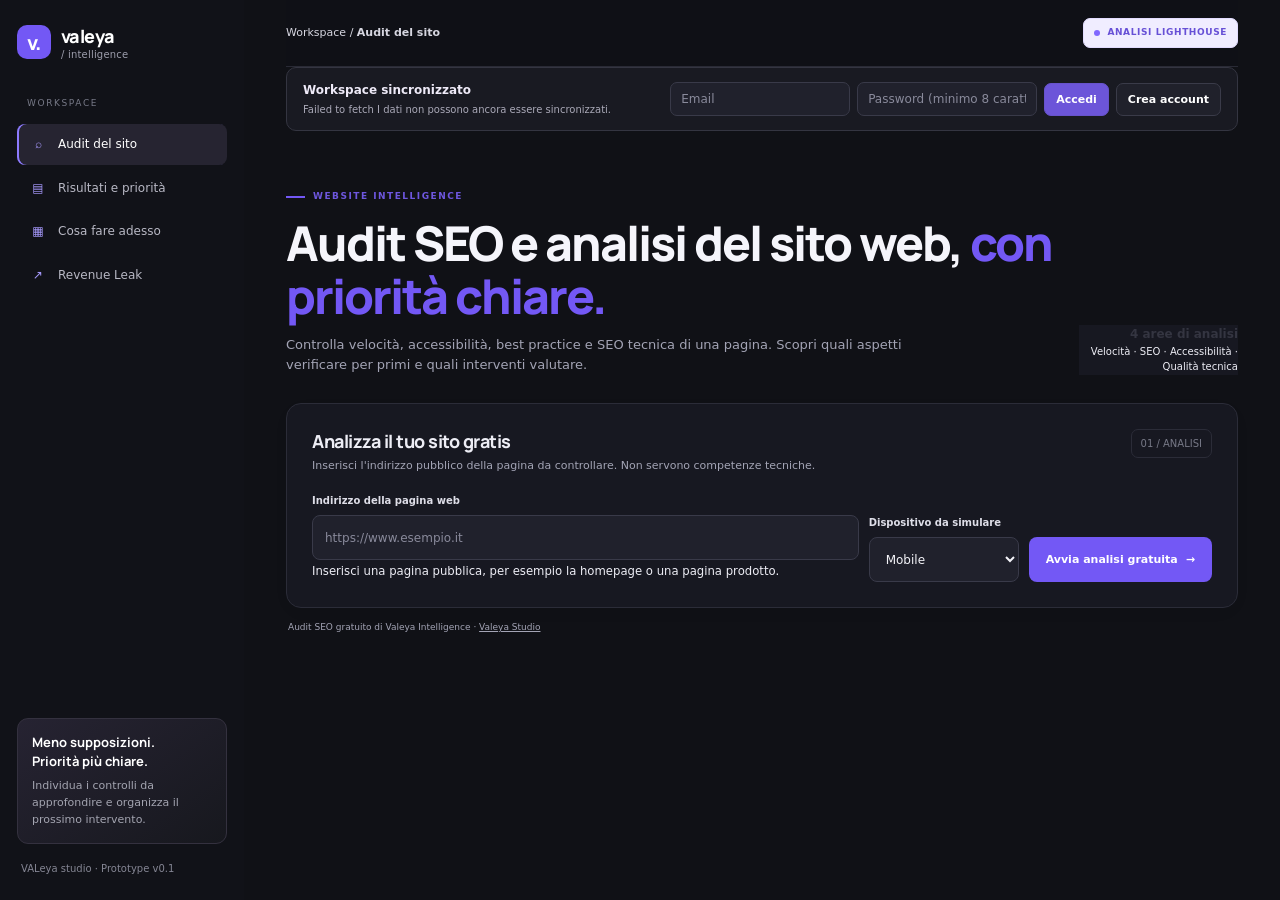
==== commit 1577711d: "Expose asynchronous scan progress to assistive technologies" ====
--- a/index.html
+++ b/index.html
@@ -80,7 +80,7 @@
           </div>-->
         </form>
         <div id="status" class="status" role="status" aria-live="polite"></div>
-        <div id="loading" class="loading-line" aria-hidden="true"><span></span></div>
+        <div id="loading" class="loading-line" role="status" aria-live="polite"><span class="sr-only">Analisi Lighthouse in corso. Può richiedere fino a un minuto.</span><span class="loading-progress" aria-hidden="true"></span></div>
       </section>
       <section id="results" class="results" aria-live="polite">
         <div class="results-head" id="report">
--- a/audit.css
+++ b/audit.css
@@ -40,3 +40,9 @@
 .empty{background:#1c1d27;color:#bfc0ce;border-color:#343542}
 .issue-details pre.evidence-json{max-height:320px;overflow:auto;white-space:pre-wrap;overflow-wrap:anywhere;background:#111218;border:1px solid #30313e;border-radius:7px;padding:12px;color:#d0d1df;font:11px/1.55 ui-monospace,SFMono-Regular,Menlo,monospace}
 @media(max-width:760px){.shell{display:block}.sidebar{position:relative;width:100%;height:auto;padding:12px 16px;flex-direction:row;align-items:center;justify-content:space-between}.sidebar nav,.nav-label,.side-bottom{display:none}.main{margin-left:0;padding:0 14px}.topbar{position:relative}.hero{padding:25px 0 18px}.hero-side{width:100%}.results-head{display:flex;flex-direction:column;gap:14px}.actions{display:flex;flex-wrap:wrap;gap:8px}.actions>*{max-width:100%}.report-grid{grid-template-columns:minmax(0,1fr)}}
+
+/* Valeya Intelligence operational clarity */
+.score-business-note{margin:10px 0 0;color:#c5bbff;font-size:11px;line-height:1.55;font-weight:600}
+.transform-issue{display:inline-flex;align-items:center;gap:8px;margin-top:13px;padding:9px 12px;border:1px solid #7560dc;border-radius:7px;background:#29243d;color:#d8d0ff;font:700 11px system-ui,sans-serif;cursor:pointer}
+.transform-issue:disabled{opacity:.55;cursor:not-allowed}
+.evidence-json{max-width:100%;max-height:560px;overflow:auto;white-space:pre-wrap;overflow-wrap:anywhere;padding:12px;background:#15161d;border:1px solid #30313d;border-radius:8px;color:#ddd9ed;font-size:10px;line-height:1.5}
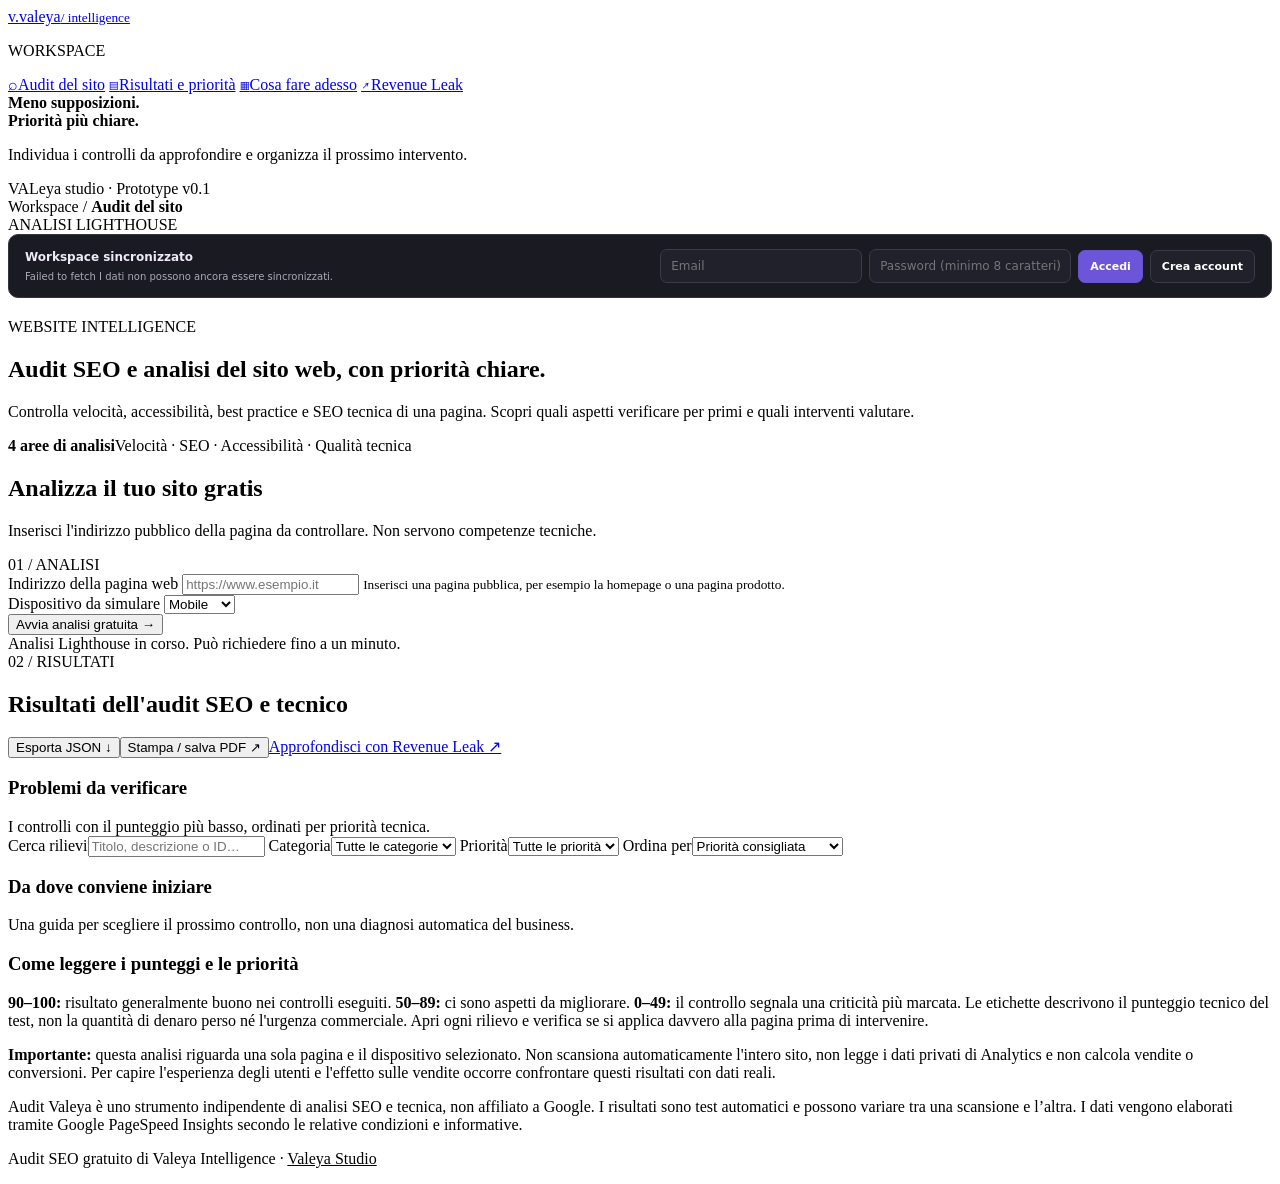
==== commit 462027e6: "Refresh Audit stylesheet after operational UI changes" ====
--- a/index.html
+++ b/index.html
@@ -17,7 +17,7 @@
   <link rel="preconnect" href="https://fonts.googleapis.com">
   <link rel="preconnect" href="https://fonts.gstatic.com" crossorigin>
   <link href="https://fonts.googleapis.com/css2?family=DM+Sans:wght@400;500;600;700;800&family=Manrope:wght@500;600;700;800&display=swap" rel="stylesheet">
-  <link rel="stylesheet" href="./audit.css?v=0.3">
+  <link rel="stylesheet" href="./audit.css?v=1>
 </head>
 <body>
   <div class="shell">
--- a/audit.css
+++ b/audit.css
@@ -46,3 +46,5 @@
 .transform-issue{display:inline-flex;align-items:center;gap:8px;margin-top:13px;padding:9px 12px;border:1px solid #7560dc;border-radius:7px;background:#29243d;color:#d8d0ff;font:700 11px system-ui,sans-serif;cursor:pointer}
 .transform-issue:disabled{opacity:.55;cursor:not-allowed}
 .evidence-json{max-width:100%;max-height:560px;overflow:auto;white-space:pre-wrap;overflow-wrap:anywhere;padding:12px;background:#15161d;border:1px solid #30313d;border-radius:8px;color:#ddd9ed;font-size:10px;line-height:1.5}
+
+.sr-only{position:absolute!important;width:1px!important;height:1px!important;padding:0!important;margin:-1px!important;overflow:hidden!important;clip:rect(0,0,0,0)!important;white-space:nowrap!important;border:0!important}.loading-line .loading-progress{display:block;width:36%;height:100%;background:var(--purple);animation:load 1.1s ease-in-out infinite alternate}
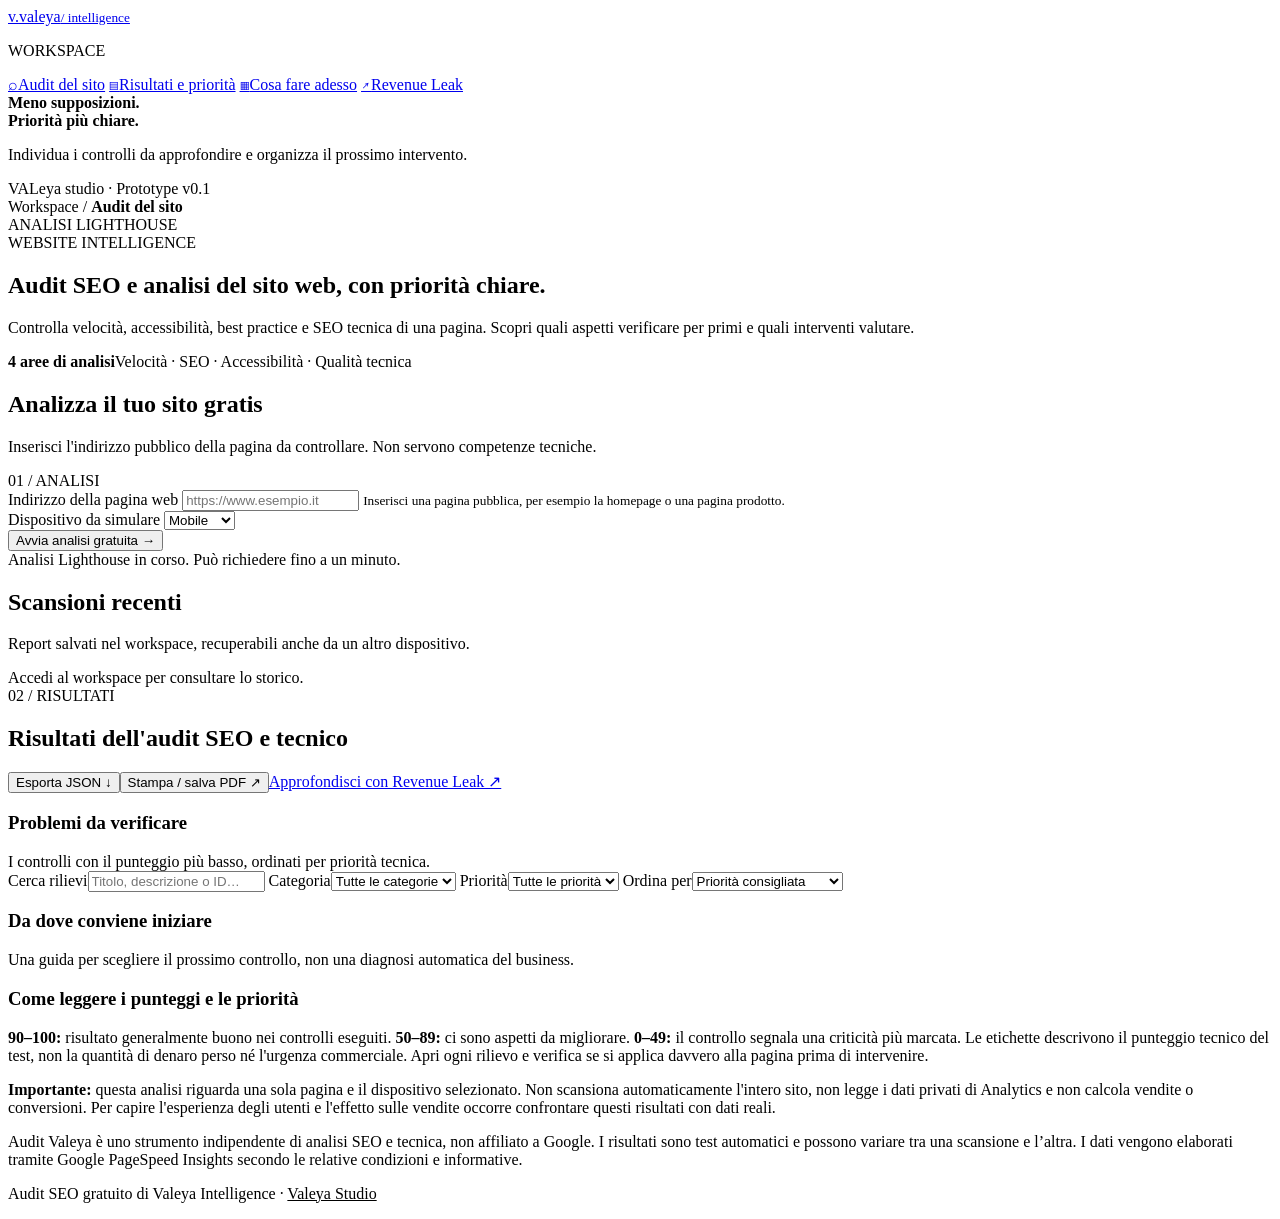
==== commit a55a3bce: "Expose persistent Audit scan history in the workspace" ====
--- a/index.html
+++ b/index.html
@@ -82,6 +82,7 @@
         <div id="status" class="status" role="status" aria-live="polite"></div>
         <div id="loading" class="loading-line" role="status" aria-live="polite"><span class="sr-only">Analisi Lighthouse in corso. Può richiedere fino a un minuto.</span><span class="loading-progress" aria-hidden="true"></span></div>
       </section>
+      <section class="panel history-panel" id="scanHistory" aria-labelledby="historyTitle"><div class="section-head"><div><h2 id="historyTitle">Scansioni recenti</h2><p>Report salvati nel workspace, recuperabili anche da un altro dispositivo.</p></div></div><div id="scanHistoryList" class="scan-history-list"><div class="empty">Accedi al workspace per consultare lo storico.</div></div></section>
       <section id="results" class="results" aria-live="polite">
         <div class="results-head" id="report">
           <div><div class="eyebrow">02 / RISULTATI</div><h2>Risultati dell'audit SEO e tecnico</h2><p id="reportUrl"></p><p id="reportDate"></p></div>
